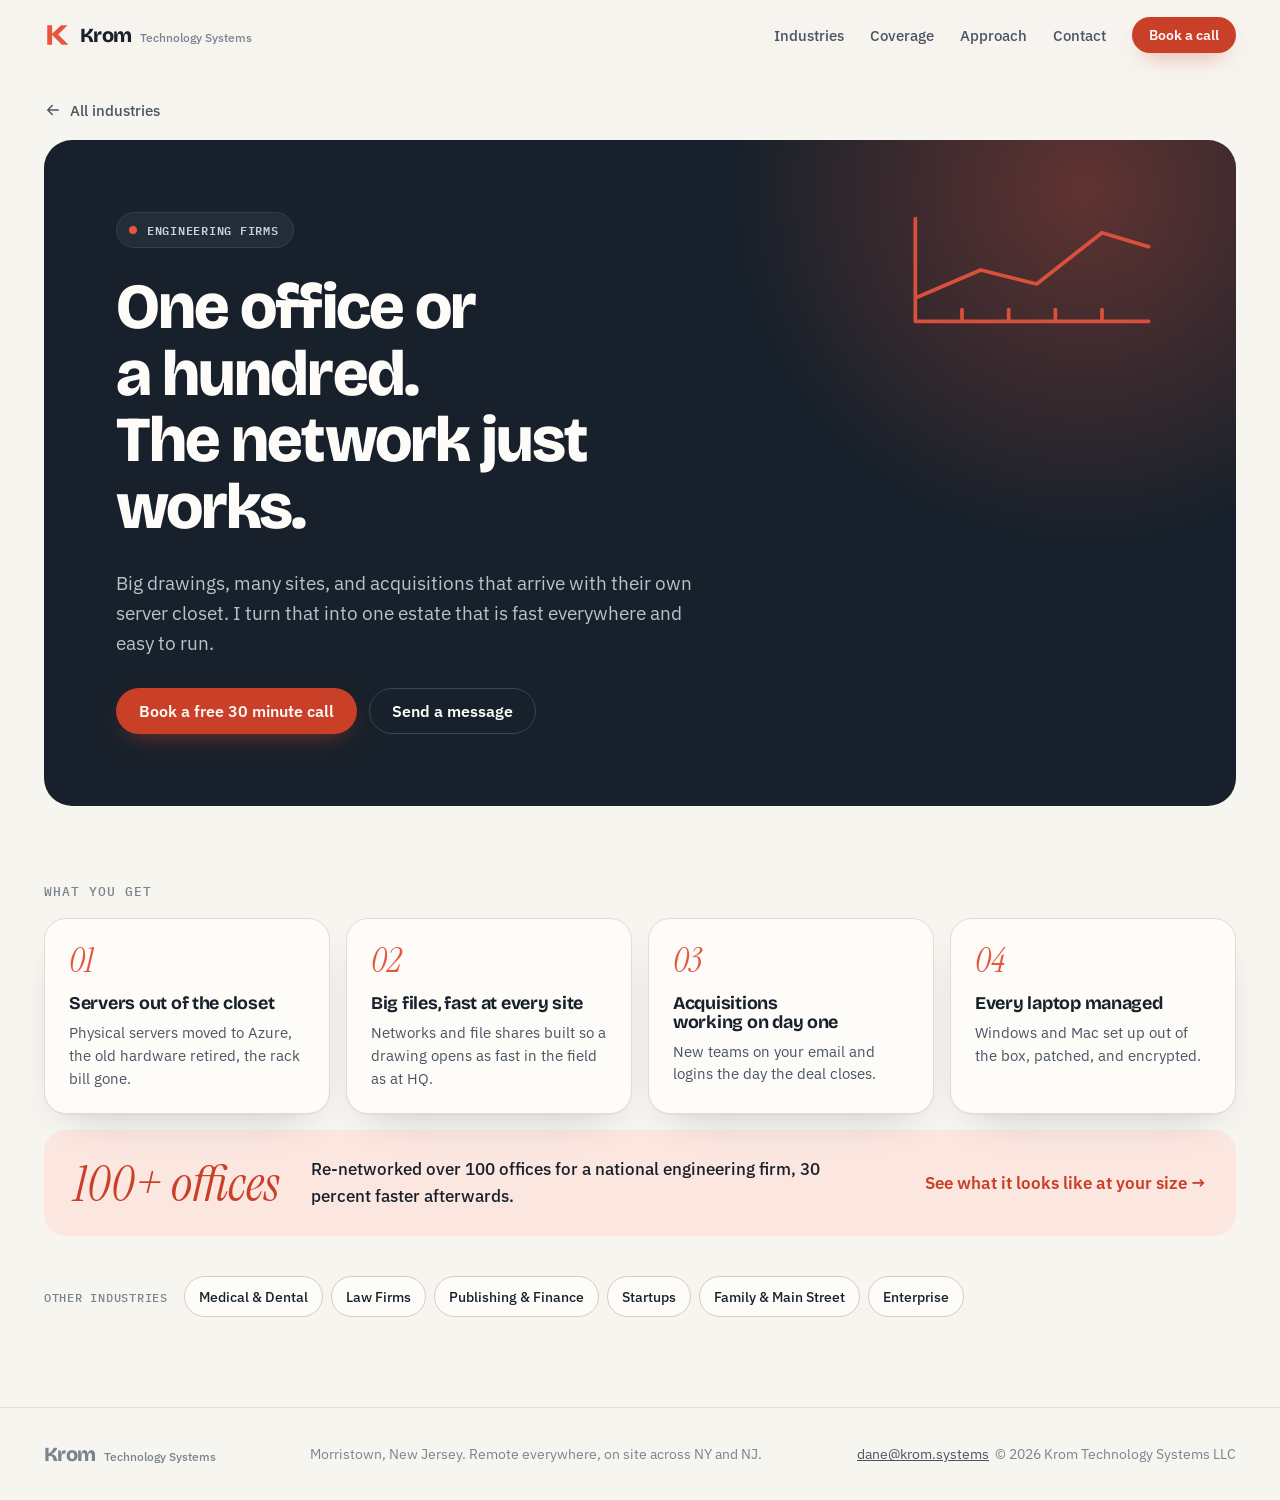
==== engineering.html @ 450423b3 "Redesign: Ink + Signal coral, compact home, industry bento with 7 sector pages and view transitions," ====
<!doctype html>
<html lang="en" class="no-js">
<head>
<meta charset="utf-8">
<meta name="viewport" content="width=device-width, initial-scale=1">
<title>Engineering Firms IT | Krom Technology Systems</title>
<meta name="description" content="One office or a hundred, it just works. IT, security, and backups for engineering firms.">
<meta name="theme-color" content="#F7F5F0">
<link rel="icon" href="assets/favicon.svg" type="image/svg+xml">
<link rel="preconnect" href="https://fonts.googleapis.com">
<link rel="preconnect" href="https://fonts.gstatic.com" crossorigin>
<link href="https://fonts.googleapis.com/css2?family=Bricolage+Grotesque:opsz,wght@12..96,500;12..96,600;12..96,700;12..96,800&family=Instrument+Serif:ital@1&family=IBM+Plex+Sans:wght@400;500;600&family=IBM+Plex+Mono:wght@400;500&display=swap" rel="stylesheet">
<link rel="stylesheet" href="styles.css">
</head>
<body>
<div class="progress" aria-hidden="true"></div>
<a class="skip" href="#main">Skip to content</a>
<header class="nav">
  <div class="wrap nav-row">
    <a class="brand" href="index.html" aria-label="Krom Technology Systems, home">
      <svg class="brand-mark" viewBox="0 0 32 32" aria-hidden="true"><path d="M4 4h6v10.5L21 4h8L17.5 15.5 30 28h-8L10 16v12H4z"/></svg>
      <span class="brand-name">Krom<span class="brand-sub">Technology Systems</span></span>
    </a>
    <nav class="nav-links" aria-label="Main">
      <a href="index.html#industries">Industries</a>
      <a href="index.html#coverage">Coverage</a>
      <a href="index.html#approach">Approach</a>
      <a href="index.html#contact">Contact</a>
      <a class="btn btn-primary btn-small" href="https://calendly.com/krom-systems/30min" target="_blank" rel="noopener">Book a call</a>
    </nav>
  </div>
</header>
<main id="main">

<section class="sector-top">
  <div class="wrap">
    <a class="back" href="index.html#industries"><svg viewBox="0 0 24 24" aria-hidden="true"><path d="M19 12H5M11 6l-6 6 6 6"/></svg>All industries</a>
    <div class="sector-card" style="view-transition-name: sector-engineering">
      <svg class="motif motif-big" viewBox="0 0 120 60" aria-hidden="true"><path d="M10 52 H110 M10 52 V8 M10 42 L38 30 L62 36 L90 14 L110 20 M30 52 V47 M50 52 V47 M70 52 V47 M90 52 V47" pathLength="1"/></svg>
      <p class="eyebrow"><span class="dot"></span>Engineering Firms</p>
      <h1>One office or a hundred.<br>The network just works.</h1>
      <p class="lede">Big drawings, many sites, and acquisitions that arrive with their own server closet. I turn that into one estate that is fast everywhere and easy to run.</p>
      <div class="hero-actions">
        <a class="btn btn-primary" href="https://calendly.com/krom-systems/30min" target="_blank" rel="noopener">Book a free 30 minute call</a>
        <a class="btn btn-ghost" href="index.html?industry=engineering#contact">Send a message</a>
      </div>
    </div>
  </div>
</section>

<section class="section-tight">
  <div class="wrap">
    <h2 class="small-h" data-reveal>What you get</h2>
    <ol class="outcomes">
      <li data-reveal><span class="out-n">01</span><h3>Servers out of the closet</h3><p>Physical servers moved to Azure, the old hardware retired, the rack bill gone.</p></li>
      <li data-reveal><span class="out-n">02</span><h3>Big files, fast at every site</h3><p>Networks and file shares built so a drawing opens as fast in the field as at HQ.</p></li>
      <li data-reveal><span class="out-n">03</span><h3>Acquisitions working on day one</h3><p>New teams on your email and logins the day the deal closes.</p></li>
      <li data-reveal><span class="out-n">04</span><h3>Every laptop managed</h3><p>Windows and Mac set up out of the box, patched, and encrypted.</p></li>
    </ol>
    <div class="proof" data-reveal>
      <span class="proof-stat">100+ offices</span>
      <p>Re-networked over 100 offices for a national engineering firm, 30 percent faster afterwards.</p>
      <a class="link" href="index.html#coverage">See what it looks like at your size <span aria-hidden="true">&rarr;</span></a>
    </div>
    <nav class="others" aria-label="Other industries" data-reveal>
      <span>Other industries</span><a class="chip" href="medical.html">Medical & Dental</a><a class="chip" href="law.html">Law Firms</a><a class="chip" href="finance.html">Publishing & Finance</a><a class="chip" href="startups.html">Startups</a><a class="chip" href="small-business.html">Family & Main Street</a><a class="chip" href="enterprise.html">Enterprise</a>
    </nav>
  </div>
</section>
</main>
<footer class="footer">
  <div class="wrap footer-row">
    <span class="brand-name">Krom<span class="brand-sub">Technology Systems</span></span>
    <p>Morristown, New Jersey. Remote everywhere, on site across NY and NJ.</p>
    <p><a href="mailto:dane@krom.systems">dane@krom.systems</a> &nbsp;&copy; <span data-year>2026</span> Krom Technology Systems LLC</p>
  </div>
</footer>
<script src="main.js"></script>
</body>
</html>
---- styles.css ----
/* Krom Technology Systems, Ink + Signal coral */

:root {
  --bg: #f7f5f0;
  --paper: #fdfcf9;
  --bg-3: #efebe3;
  --line: #e2dcd1;
  --line-2: #d3ccbf;
  --ink: #18212b;
  --ink-2: #4a5562;
  --ink-3: #7a8390;
  --coral: #e8553d;
  --coral-d: #c93f27;
  --blush: #fbe6e0;
  --ok: #2e8a57;

  --display: "Bricolage Grotesque", "Avenir Next", system-ui, sans-serif;
  --serif: "Instrument Serif", Georgia, serif;
  --body: "IBM Plex Sans", "Helvetica Neue", system-ui, sans-serif;
  --mono: "IBM Plex Mono", ui-monospace, Menlo, monospace;

  --wrap: 1200px;
  --gutter: clamp(20px, 4vw, 44px);
  --r: 22px;
  --ease: cubic-bezier(.16, 1, .3, 1);
  --shadow: 0 1px 0 rgba(24,33,43,.04), 0 18px 40px -24px rgba(24,33,43,.28);
  color-scheme: light;
}

/* Native page-to-page morph: tile grows into the sector page */
@media (prefers-reduced-motion: no-preference) {
  @view-transition { navigation: auto; }
  ::view-transition-group(*) { animation-duration: .55s; animation-timing-function: var(--ease); }
}

*, *::before, *::after { box-sizing: border-box; }
html { scroll-behavior: smooth; -webkit-text-size-adjust: 100%; }
body {
  margin: 0; background: var(--bg); color: var(--ink);
  font: 400 17px/1.6 var(--body);
  -webkit-font-smoothing: antialiased;
}
h1, h2, h3 { font-family: var(--display); font-weight: 700; line-height: 1.04; letter-spacing: -.03em; margin: 0 0 .45em; text-wrap: balance; }
h1 { font-size: clamp(2.5rem, 5vw, 4.1rem); font-weight: 800; }
h2 { font-size: clamp(2rem, 4vw, 3.2rem); }
h3 { font-size: 1.2rem; letter-spacing: -.015em; }
p { margin: 0 0 1em; }
a { color: var(--coral-d); }
ul, ol { list-style: none; margin: 0; padding: 0; }
svg { display: block; }
:focus-visible { outline: 2px solid var(--coral); outline-offset: 3px; border-radius: 4px; }
.skip { position: absolute; left: 12px; top: -60px; background: var(--ink); color: var(--paper); padding: 8px 14px; border-radius: 8px; z-index: 100; }
.skip:focus { top: 12px; }
.wrap { width: min(var(--wrap), 100% - 2 * var(--gutter)); margin-inline: auto; }
.accent { font-family: var(--serif); font-style: italic; font-weight: 400; letter-spacing: -.01em; color: var(--coral); }

/* Buttons */
.btn {
  display: inline-flex; align-items: center; justify-content: center; gap: 8px;
  padding: 14px 22px; border-radius: 999px; border: 1.5px solid transparent;
  font: 600 1rem/1 var(--body); text-decoration: none; cursor: pointer;
  transition: transform .25s var(--ease), background-color .2s, border-color .2s, box-shadow .25s var(--ease);
}
.btn:hover { transform: translateY(-2px); }
.btn-primary { background: var(--coral-d); color: #fff8f5; box-shadow: 0 10px 24px -12px rgba(201,63,39,.7); }
.btn-primary:hover { background: var(--coral); box-shadow: 0 14px 28px -12px rgba(232,85,61,.75); }
.btn-ghost { color: var(--ink); border-color: var(--line-2); background: var(--paper); }
.btn-ghost:hover { border-color: var(--ink); }
.btn-small { padding: 10px 16px; font-size: .9rem; }

/* Progress bar */
.progress { position: fixed; inset: 0 0 auto; height: 3px; background: var(--coral); transform: scaleX(0); transform-origin: 0 50%; z-index: 60; pointer-events: none; }
@supports (animation-timeline: scroll()) {
  @media (prefers-reduced-motion: no-preference) { .progress { animation: grow-x linear both; animation-timeline: scroll(root); } }
}
@keyframes grow-x { to { transform: scaleX(1); } }

/* Nav */
.nav { position: sticky; top: 0; z-index: 50; background: color-mix(in srgb, var(--bg) 82%, transparent); backdrop-filter: blur(14px) saturate(1.4); -webkit-backdrop-filter: blur(14px) saturate(1.4); transition: box-shadow .3s var(--ease); }
.nav.is-scrolled { box-shadow: 0 1px 0 var(--line), 0 12px 30px -24px rgba(24,33,43,.4); }
.nav-row { display: flex; align-items: center; justify-content: space-between; height: 70px; }
.brand { display: inline-flex; align-items: center; gap: 10px; color: var(--ink); text-decoration: none; }
.brand-mark { width: 26px; height: 26px; fill: var(--coral); transition: transform .5s var(--ease); }
.brand:hover .brand-mark { transform: rotate(-12deg) scale(1.08); }
.brand-name { font: 800 1.25rem var(--display); letter-spacing: -.03em; display: inline-flex; align-items: baseline; gap: 8px; }
.brand-sub { font: 500 .78rem var(--body); letter-spacing: 0; color: var(--ink-3); }
.nav-links { display: flex; align-items: center; gap: 26px; }
.nav-links > a:not(.btn) { color: var(--ink-2); font-weight: 500; font-size: .95rem; text-decoration: none; position: relative; }
.nav-links > a:not(.btn)::after { content: ""; position: absolute; left: 0; right: 0; bottom: -4px; height: 2px; background: var(--coral); transform: scaleX(0); transform-origin: right; transition: transform .35s var(--ease); }
.nav-links > a:not(.btn):hover { color: var(--ink); }
.nav-links > a:not(.btn):hover::after { transform: scaleX(1); transform-origin: left; }

/* Hero */
.hero { position: relative; overflow: hidden; padding: clamp(40px, 6vw, 80px) 0 clamp(56px, 7vw, 96px); }
.hero::before {
  content: ""; position: absolute; inset: 0; pointer-events: none;
  background-image: radial-gradient(var(--line-2) 1px, transparent 1.3px); background-size: 22px 22px;
  mask-image: radial-gradient(ellipse 55% 70% at 78% 45%, #000 10%, transparent 70%);
  -webkit-mask-image: radial-gradient(ellipse 55% 70% at 78% 45%, #000 10%, transparent 70%);
}
.hero::after {
  content: ""; position: absolute; pointer-events: none; width: 760px; aspect-ratio: 1; right: -220px; top: -260px;
  background: radial-gradient(closest-side, color-mix(in srgb, var(--coral) 22%, transparent), transparent);
  animation: drift 20s ease-in-out infinite alternate;
}
@keyframes drift { to { transform: translate(-90px, 120px) scale(1.15); } }
.hero-grid { position: relative; z-index: 1; display: grid; grid-template-columns: minmax(0, 1.08fr) minmax(0, .92fr); gap: clamp(32px, 5vw, 72px); align-items: center; }
.eyebrow { display: inline-flex; align-items: center; gap: 10px; font: 600 .78rem var(--mono); letter-spacing: .06em; text-transform: uppercase; color: var(--ink-2); background: var(--paper); border: 1px solid var(--line); padding: 7px 14px 7px 12px; border-radius: 999px; margin-bottom: 26px; }
.dot { width: 8px; height: 8px; border-radius: 50%; background: var(--coral); box-shadow: 0 0 0 0 rgba(232,85,61,.5); animation: ping 2.4s var(--ease) infinite; }
@keyframes ping { 70% { box-shadow: 0 0 0 9px rgba(232,85,61,0); } 100% { box-shadow: 0 0 0 0 rgba(232,85,61,0); } }
.hero h1 .accent { position: relative; display: inline-block; font-size: 1.08em; line-height: .95; }
.squiggle { position: absolute; left: 0; right: 0; bottom: -.12em; width: 100%; height: .22em; overflow: visible; }
.squiggle path { fill: none; stroke: var(--coral); stroke-width: 4; stroke-linecap: round; stroke-dasharray: 1; stroke-dashoffset: 1; animation: draw 1.1s .8s var(--ease) forwards; }
@keyframes draw { to { stroke-dashoffset: 0; } }
.lede { font-size: clamp(1.08rem, 1.45vw, 1.28rem); color: var(--ink-2); max-width: 46ch; }
.hero-actions { display: flex; flex-wrap: wrap; gap: 12px; margin: 30px 0 34px; }
.trust { display: flex; flex-wrap: wrap; gap: 10px 30px; color: var(--ink-3); font-size: .92rem; }
.trust b { display: block; font: 800 1.7rem/1.1 var(--display); letter-spacing: -.03em; color: var(--ink); font-variant-numeric: tabular-nums; }

@media (prefers-reduced-motion: no-preference) {
  .hero-copy > * { animation: rise .9s var(--ease) both; }
  .hero-copy > :nth-child(2) { animation-delay: .07s; }
  .hero-copy > :nth-child(3) { animation-delay: .16s; }
  .hero-copy > :nth-child(4) { animation-delay: .24s; }
  .hero-copy > :nth-child(5) { animation-delay: .32s; }
}
@keyframes rise { from { opacity: 0; transform: translateY(20px); } }

/* Hero stage: floating status cards with parallax */
.stage { position: relative; height: 470px; --px: 0; --py: 0; }
.layer { position: absolute; transform: translate3d(calc(var(--px) * var(--z) * 14px), calc(var(--py) * var(--z) * 14px), 0); transition: transform .6s var(--ease); }
.layer:nth-child(1) { left: 0; top: 18px; }
.layer:nth-child(2) { right: 0; top: 150px; }
.layer:nth-child(3) { left: 30px; bottom: 6px; }
.layer:nth-child(4) { right: 36px; top: 40px; }
.hcard {
  width: 300px; background: var(--paper); border: 1px solid var(--line); border-radius: 18px; padding: 18px 20px;
  box-shadow: 0 1px 0 rgba(24,33,43,.04), 0 30px 60px -30px rgba(24,33,43,.35);
  font-size: .9rem;
}
.hc-dlp { width: 330px; }
.hc-head { display: flex; justify-content: space-between; align-items: center; font: 500 .74rem var(--mono); text-transform: uppercase; letter-spacing: .05em; color: var(--ink-3); margin-bottom: 14px; }
.ok { color: var(--ok); }
.bad { color: var(--coral-d); }
.live { display: inline-flex; align-items: center; gap: 6px; color: var(--coral-d); }
.live i { width: 7px; height: 7px; border-radius: 50%; background: var(--coral); animation: blink 1.4s ease-in-out infinite; }
@keyframes blink { 50% { opacity: .25; } }
.ring-row { display: flex; align-items: center; gap: 16px; }
.ring { width: 64px; height: 64px; transform: rotate(-90deg); }
.ring circle { fill: none; stroke-width: 6; }
.ring-bg { stroke: var(--bg-3); }
.ring-fg { stroke: var(--ok); stroke-linecap: round; stroke-dasharray: 100; stroke-dashoffset: 100; animation: fill-ring 2s .6s var(--ease) forwards; }
@keyframes fill-ring { to { stroke-dashoffset: 0; } }
.ring-n { display: block; font: 800 1.8rem/1 var(--display); letter-spacing: -.03em; font-variant-numeric: tabular-nums; }
.ring-row span { color: var(--ink-3); font-size: .85rem; }
.dlp-feed { position: relative; height: 72px; overflow: hidden; }
.dlp-feed li {
  position: absolute; inset: 0; display: flex; align-items: center; gap: 12px;
  padding: 12px 14px; border-radius: 12px; background: var(--blush); color: var(--ink); font-weight: 500;
  opacity: 0; transform: translateY(24px); transition: opacity .5s var(--ease), transform .6s var(--ease);
}
.dlp-feed li::before { content: ""; flex: none; width: 22px; height: 22px; border-radius: 50%; background: var(--coral) url("data:image/svg+xml,%3Csvg xmlns='http://www.w3.org/2000/svg' viewBox='0 0 24 24' fill='none' stroke='white' stroke-width='3' stroke-linecap='round'%3E%3Cpath d='M7 7l10 10M17 7L7 17'/%3E%3C/svg%3E") center/12px no-repeat; }
.dlp-feed li.is-on { opacity: 1; transform: none; }
.dlp-feed li.is-off { opacity: 0; transform: translateY(-24px); }
.no-js .dlp-feed li:first-child { opacity: 1; transform: none; }
.sign-list li { display: flex; justify-content: space-between; padding: 8px 0; border-top: 1px solid var(--line); }
.sign-list li:first-child { border-top: 0; padding-top: 0; }
.sign-list em { font: 500 .78rem var(--mono); font-style: normal; }
.pill { display: inline-flex; align-items: center; gap: 8px; background: var(--ink); color: var(--paper); padding: 9px 15px; border-radius: 999px; font: 500 .8rem var(--mono); box-shadow: 0 16px 30px -16px rgba(24,33,43,.6); }
.pill i { width: 8px; height: 8px; border-radius: 50%; background: #5fd38d; }
@media (prefers-reduced-motion: no-preference) {
  .hcard, .pill { animation: card-in 1s var(--ease) both, float 7s ease-in-out 1s infinite alternate; }
  .layer:nth-child(1) .hcard { animation-delay: .35s, 1.3s; }
  .layer:nth-child(2) .hcard { animation-delay: .5s, 1.5s; animation-duration: 1s, 8s; }
  .layer:nth-child(3) .hcard { animation-delay: .65s, 1.7s; animation-duration: 1s, 6.5s; }
  .layer:nth-child(4) .pill { animation-delay: .85s, 1.9s; animation-duration: 1s, 5.5s; }
  .sign-list li { animation: rise .6s var(--ease) both; }
  .sign-list li:nth-child(1) { animation-delay: 1.1s; }
  .sign-list li:nth-child(2) { animation-delay: 1.4s; }
  .sign-list li:nth-child(3) { animation-delay: 1.7s; }
}
@keyframes card-in { from { opacity: 0; transform: translateY(30px) scale(.96); } }
@keyframes float { to { transform: translateY(-10px); } }

/* Sections */
.section { padding: clamp(64px, 8vw, 110px) 0; }
.section-head { margin-bottom: clamp(30px, 4vw, 48px); }
.section-head.split { display: flex; justify-content: space-between; align-items: end; gap: 32px; flex-wrap: wrap; }
.section-head.split h2 { margin: 0; }
.section-head.split p { margin: 0; max-width: 38ch; color: var(--ink-2); }

/* Industry bento */
.bento { display: grid; grid-template-columns: repeat(4, minmax(0, 1fr)); grid-auto-rows: 230px; gap: 16px; }
.tile {
  position: relative; isolation: isolate; overflow: hidden;
  display: flex; flex-direction: column; justify-content: space-between;
  padding: 24px; border-radius: var(--r); background: var(--paper); border: 1px solid var(--line);
  color: var(--ink); text-decoration: none; box-shadow: var(--shadow);
  transition: transform .5s var(--ease), box-shadow .5s var(--ease), border-color .3s;
}
.tile::before {
  content: ""; position: absolute; inset: 0; z-index: -1; pointer-events: none;
  background: radial-gradient(360px circle at var(--mx, 70%) var(--my, 20%), var(--blush), transparent 70%);
  opacity: 0; transition: opacity .4s var(--ease);
}
.tile:hover { transform: translateY(-6px); border-color: color-mix(in srgb, var(--coral) 35%, var(--line)); box-shadow: 0 30px 50px -30px rgba(201,63,39,.45); }
.tile:hover::before { opacity: 1; }
.tile-wide { grid-column: span 2; background: var(--ink); color: var(--paper); border-color: var(--ink); }
.tile-wide::before { background: radial-gradient(420px circle at var(--mx, 70%) var(--my, 20%), rgba(232,85,61,.35), transparent 70%); }
.tile-wide .tile-hook { color: #b9c2cc; }
.tile-wide .tile-name { font-size: clamp(1.8rem, 3vw, 2.4rem); }
.tile-text { display: grid; gap: 6px; max-width: 30ch; }
.tile-name { font: 700 1.45rem/1.05 var(--display); letter-spacing: -.03em; }
.tile-hook { color: var(--ink-2); font-size: .95rem; line-height: 1.45; }
.tile-go { position: absolute; right: 20px; bottom: 20px; width: 40px; height: 40px; border-radius: 50%; display: grid; place-items: center; border: 1px solid var(--line-2); transition: background-color .3s, border-color .3s, transform .5s var(--ease); }
.tile-wide .tile-go { border-color: #3a4552; }
.tile-go svg { width: 18px; height: 18px; fill: none; stroke: currentColor; stroke-width: 2; stroke-linecap: round; stroke-linejoin: round; transition: transform .4s var(--ease); }
.tile:hover .tile-go { background: var(--coral); border-color: var(--coral); color: #fff; transform: rotate(-45deg); }
.tile .tile-text { padding-right: 44px; }
.motif { width: 120px; height: 60px; overflow: visible; }
.motif path { fill: none; stroke: var(--coral); stroke-width: 2.2; stroke-linecap: round; stroke-linejoin: round; stroke-dasharray: 1; stroke-dashoffset: 0; }
@media (prefers-reduced-motion: no-preference) {
  .tile[data-reveal]:not(.is-in) .motif path { stroke-dashoffset: 1; }
  .tile.is-in .motif path { transition: stroke-dashoffset 1.4s .25s var(--ease); }
  .tile:hover .motif path { animation: redraw 1.2s var(--ease); }
  .motif-big path { stroke-dashoffset: 1; animation: draw 1.6s .4s var(--ease) forwards; }
}
@keyframes redraw { 0% { stroke-dashoffset: 1; } 100% { stroke-dashoffset: 0; } }

/* Coverage band */
.band { background: var(--ink); color: var(--paper); position: relative; overflow: hidden; }
.band::before { content: ""; position: absolute; width: 640px; aspect-ratio: 1; left: -240px; bottom: -340px; background: radial-gradient(closest-side, rgba(232,85,61,.28), transparent); pointer-events: none; }
.coverage { position: relative; display: grid; grid-template-columns: minmax(0, 4fr) minmax(0, 7fr); gap: clamp(32px, 5vw, 72px); align-items: start; }
.coverage-head p { color: #b9c2cc; max-width: 36ch; }
.sizer { position: relative; display: grid; grid-template-columns: repeat(3, 1fr); padding: 5px; margin-top: 28px; border-radius: 16px; background: #222d39; border: 1px solid #323e4b; }
.sizer::before { content: ""; position: absolute; top: 5px; bottom: 5px; left: 5px; width: calc((100% - 10px) / 3); background: var(--coral); border-radius: 12px; transform: translateX(calc(var(--i, 0) * 100%)); transition: transform .55s var(--ease); }
.sizer button { position: relative; z-index: 1; border: 0; background: none; cursor: pointer; padding: 11px 6px; display: grid; gap: 1px; font: 700 1rem var(--display); color: #b9c2cc; transition: color .3s; }
.sizer button span { font: 400 .76rem var(--mono); opacity: .8; }
.sizer button[aria-pressed="true"] { color: #fff; }
.pillars { display: grid; grid-template-columns: repeat(2, minmax(0, 1fr)); gap: 14px; }
.pillar { background: #202b37; border: 1px solid #2f3b48; border-radius: 18px; padding: 22px; transition: border-color .3s, transform .4s var(--ease); }
.pillar:hover { border-color: #4a5868; transform: translateY(-3px); }
.pillar-n { font: 500 .78rem var(--mono); color: var(--coral); }
.pillar h3 { margin: 8px 0 12px; font-size: 1.15rem; }
.pillar p { color: #b9c2cc; font-size: .95rem; line-height: 1.5; margin: 0; }
.meter { display: flex; gap: 5px; margin-bottom: 14px; }
.meter i { flex: 1; height: 4px; border-radius: 2px; background: #33404e; position: relative; overflow: hidden; }
.meter i::after { content: ""; position: absolute; inset: 0; background: var(--coral); transform: scaleX(0); transform-origin: left; transition: transform .6s var(--ease); }
.meter i:nth-child(2)::after { transition-delay: .08s; }
.meter i:nth-child(3)::after { transition-delay: .16s; }
[data-show="small"] .meter i:nth-child(1)::after,
[data-show="growing"] .meter i:nth-child(-n+2)::after,
[data-show="enterprise"] .meter i::after { transform: scaleX(1); }
.pillars:not([data-show="small"]) [data-t="small"],
.pillars:not([data-show="growing"]) [data-t="growing"],
.pillars:not([data-show="enterprise"]) [data-t="enterprise"] { display: none; }
@media (prefers-reduced-motion: no-preference) { .pillar [data-t] { animation: rise .5s var(--ease) both; animation-delay: var(--d, 0ms); } }

/* Steps */
.steps { display: grid; grid-template-columns: repeat(3, minmax(0, 1fr)); gap: 16px; counter-reset: s; }
.steps li { position: relative; padding: 28px 26px 26px; background: var(--paper); border: 1px solid var(--line); border-radius: var(--r); box-shadow: var(--shadow); }
.steps li::after { content: ""; position: absolute; left: 26px; right: 26px; top: 0; height: 3px; border-radius: 0 0 3px 3px; background: var(--coral); transform: scaleX(0); transform-origin: left; transition: transform 1s .3s var(--ease); }
.steps li.is-in::after, .no-js .steps li::after { transform: scaleX(1); }
.step-n { font: italic 400 3rem/1 var(--serif); color: var(--coral); display: block; margin-bottom: 14px; }
.steps p { color: var(--ink-2); margin: 0; }

/* Contact */
.band-soft { background: linear-gradient(180deg, var(--bg), var(--blush) 140%); }
.contact { display: grid; grid-template-columns: minmax(0, 5fr) minmax(0, 7fr); gap: clamp(32px, 5vw, 72px); align-items: start; }
.mono { display: grid; place-items: center; width: 72px; height: 72px; border-radius: 50%; background: var(--ink); color: var(--paper); font: italic 400 2rem var(--serif); margin-bottom: 22px; box-shadow: 0 0 0 6px var(--paper), 0 0 0 7px var(--line); }
.about p { color: var(--ink-2); font-size: 1.05rem; }
.facts { display: flex; flex-wrap: wrap; gap: 8px; margin-top: 20px; }
.facts li { font-size: .86rem; padding: 6px 12px; border-radius: 999px; background: var(--paper); border: 1px solid var(--line); color: var(--ink-2); }
.form { display: grid; gap: 14px; background: var(--paper); border: 1px solid var(--line); border-radius: var(--r); padding: clamp(22px, 3vw, 34px); box-shadow: var(--shadow); }
.form h3 { font-size: 1.4rem; margin: 0 0 4px; }
.field-row { display: grid; grid-template-columns: 1fr 1fr; gap: 14px; }
.form label { display: grid; gap: 6px; font-size: .86rem; font-weight: 500; color: var(--ink-2); }
.form input, .form select, .form textarea { font: inherit; font-size: 1rem; color: var(--ink); background: var(--bg); border: 1px solid var(--line); border-radius: 12px; padding: 12px 14px; width: 100%; transition: border-color .2s, box-shadow .2s, background-color .2s; }
.form input:focus, .form select:focus, .form textarea:focus { outline: none; background: #fff; border-color: var(--coral); box-shadow: 0 0 0 4px color-mix(in srgb, var(--coral) 18%, transparent); }
.form input:user-invalid, .form select:user-invalid { border-color: var(--coral-d); }
.form textarea { resize: vertical; min-height: 104px; }
.hp { position: absolute; left: -9999px; width: 1px; height: 1px; opacity: 0; }
.form-actions { display: flex; align-items: center; gap: 16px; flex-wrap: wrap; }
.form-status { margin: 0; font-size: .92rem; color: var(--ink-2); }
.form-status.is-ok { color: var(--ok); }
.form-status.is-err { color: var(--coral-d); }
.form-alt { margin: 0; font-size: .88rem; color: var(--ink-3); }

/* Footer */
.footer { padding: 34px 0; border-top: 1px solid var(--line); font-size: .9rem; color: var(--ink-3); }
.footer-row { display: flex; justify-content: space-between; align-items: center; gap: 16px 32px; flex-wrap: wrap; }
.footer p { margin: 0; }
.footer a { color: var(--ink-2); }

/* Sector pages */
.sector-top { padding: 28px 0 0; }
.back { display: inline-flex; align-items: center; gap: 8px; color: var(--ink-2); text-decoration: none; font-weight: 500; font-size: .95rem; margin-bottom: 18px; }
.back svg { width: 18px; height: 18px; fill: none; stroke: currentColor; stroke-width: 2; stroke-linecap: round; stroke-linejoin: round; transition: transform .3s var(--ease); }
.back:hover { color: var(--ink); }
.back:hover svg { transform: translateX(-4px); }
.sector-card { position: relative; overflow: hidden; isolation: isolate; background: var(--ink); color: var(--paper); border-radius: 28px; padding: clamp(32px, 6vw, 72px); }
.sector-card::before { content: ""; position: absolute; z-index: -1; width: 700px; aspect-ratio: 1; right: -200px; top: -300px; background: radial-gradient(closest-side, rgba(232,85,61,.35), transparent); animation: drift 18s ease-in-out infinite alternate; }
.sector-card .eyebrow { background: #222d39; border-color: #323e4b; color: #c9d0d8; }
.sector-card h1 { max-width: 16ch; }
.sector-card .lede { color: #b9c2cc; max-width: 54ch; }
.sector-card .btn-ghost { background: transparent; color: var(--paper); border-color: #3a4552; }
.sector-card .btn-ghost:hover { border-color: var(--paper); }
.sector-card .hero-actions { margin-bottom: 0; }
.motif-big { position: absolute; right: clamp(24px, 5vw, 64px); top: clamp(28px, 5vw, 60px); width: clamp(140px, 22vw, 280px); height: auto; opacity: .9; }
.motif-big path { stroke-width: 1.6; }
@media (prefers-reduced-motion: no-preference) {
  .sector-card > :not(.motif) { animation: rise .8s var(--ease) both; }
  .sector-card > :nth-child(3) { animation-delay: .08s; }
  .sector-card > :nth-child(4) { animation-delay: .16s; }
  .sector-card > :nth-child(5) { animation-delay: .24s; }
}
.section-tight { padding: clamp(48px, 6vw, 80px) 0 clamp(56px, 7vw, 96px); }
.small-h { font: 500 .8rem var(--mono); letter-spacing: .08em; text-transform: uppercase; color: var(--ink-3); margin-bottom: 18px; }
.outcomes { display: grid; grid-template-columns: repeat(4, minmax(0, 1fr)); gap: 16px; }
.outcomes li { padding: 24px; background: var(--paper); border: 1px solid var(--line); border-radius: var(--r); box-shadow: var(--shadow); transition: transform .4s var(--ease), border-color .3s; }
.outcomes li:hover { transform: translateY(-4px); border-color: color-mix(in srgb, var(--coral) 35%, var(--line)); }
.out-n { font: italic 400 2.2rem/1 var(--serif); color: var(--coral); display: block; margin-bottom: 16px; }
.outcomes h3 { font-size: 1.12rem; }
.outcomes p { color: var(--ink-2); font-size: .95rem; margin: 0; line-height: 1.5; }
.proof { display: grid; grid-template-columns: auto 1fr auto; align-items: center; gap: 12px 32px; margin-top: 16px; padding: 26px 30px; border-radius: var(--r); background: var(--blush); }
.proof-stat { font: italic 400 clamp(2.4rem, 4vw, 3.4rem)/1 var(--serif); color: var(--coral-d); white-space: nowrap; }
.proof p { margin: 0; font-size: 1.05rem; font-weight: 500; max-width: 52ch; }
.link { font-weight: 600; text-decoration: none; white-space: nowrap; }
.link span { display: inline-block; transition: transform .3s var(--ease); }
.link:hover span { transform: translateX(4px); }
.others { display: flex; flex-wrap: wrap; align-items: center; gap: 8px; margin-top: 40px; }
.others > span { font: 500 .78rem var(--mono); text-transform: uppercase; letter-spacing: .06em; color: var(--ink-3); margin-right: 8px; }
.chip { padding: 8px 14px; border-radius: 999px; border: 1px solid var(--line-2); background: var(--paper); color: var(--ink); text-decoration: none; font-size: .9rem; font-weight: 500; transition: background-color .2s, color .2s, border-color .2s, transform .3s var(--ease); }
.chip:hover { background: var(--ink); border-color: var(--ink); color: var(--paper); transform: translateY(-2px); }

/* Scroll reveal */
@media (prefers-reduced-motion: no-preference) {
  html:not(.no-js) [data-reveal] { opacity: 0; transform: translateY(28px); transition: opacity .9s var(--ease), transform .9s var(--ease); transition-delay: var(--d, 0ms); }
  html:not(.no-js) [data-reveal].is-in { opacity: 1; transform: none; }
  html:not(.no-js) .tile[data-reveal].is-in { transition: opacity .9s var(--ease) var(--d, 0ms), transform .5s var(--ease), box-shadow .5s var(--ease), border-color .3s; }
}

/* Responsive */
@media (max-width: 1020px) {
  .hero-grid, .coverage, .contact { grid-template-columns: 1fr; }
  .stage { max-width: 560px; height: 440px; }
  .bento { grid-template-columns: repeat(2, minmax(0, 1fr)); }
  .outcomes { grid-template-columns: repeat(2, minmax(0, 1fr)); }
  .proof { grid-template-columns: 1fr; }
}
@media (max-width: 720px) {
  .nav-links > a:not(.btn) { display: none; }
  .brand-sub { display: none; }
  .steps, .field-row { grid-template-columns: 1fr; }
  .stage { height: auto; display: grid; gap: 12px; }
  .layer { position: static; transform: none; }
  .layer:nth-child(4) { display: none; }
  .hcard, .hc-dlp { width: 100%; }
  .motif-big { opacity: .25; }
}
@media (max-width: 560px) {
  body { font-size: 16px; }
  .bento { grid-auto-rows: auto; gap: 10px; }
  .tile { min-height: 168px; padding: 18px; }
  .tile:not(.tile-wide) .tile-hook, .tile:not(.tile-wide) .tile-go { display: none; }
  .tile .tile-text { padding-right: 0; }
  .tile-name { font-size: 1.15rem; }
  .motif { width: 84px; height: 42px; }
  .pillars, .outcomes { grid-template-columns: 1fr; }
  .hero-actions .btn { width: 100%; }
}
@media (prefers-reduced-motion: reduce) {
  html { scroll-behavior: auto; }
  *, *::before, *::after { animation-duration: .01ms !important; animation-delay: 0s !important; animation-iteration-count: 1 !important; transition-duration: .01ms !important; }
}
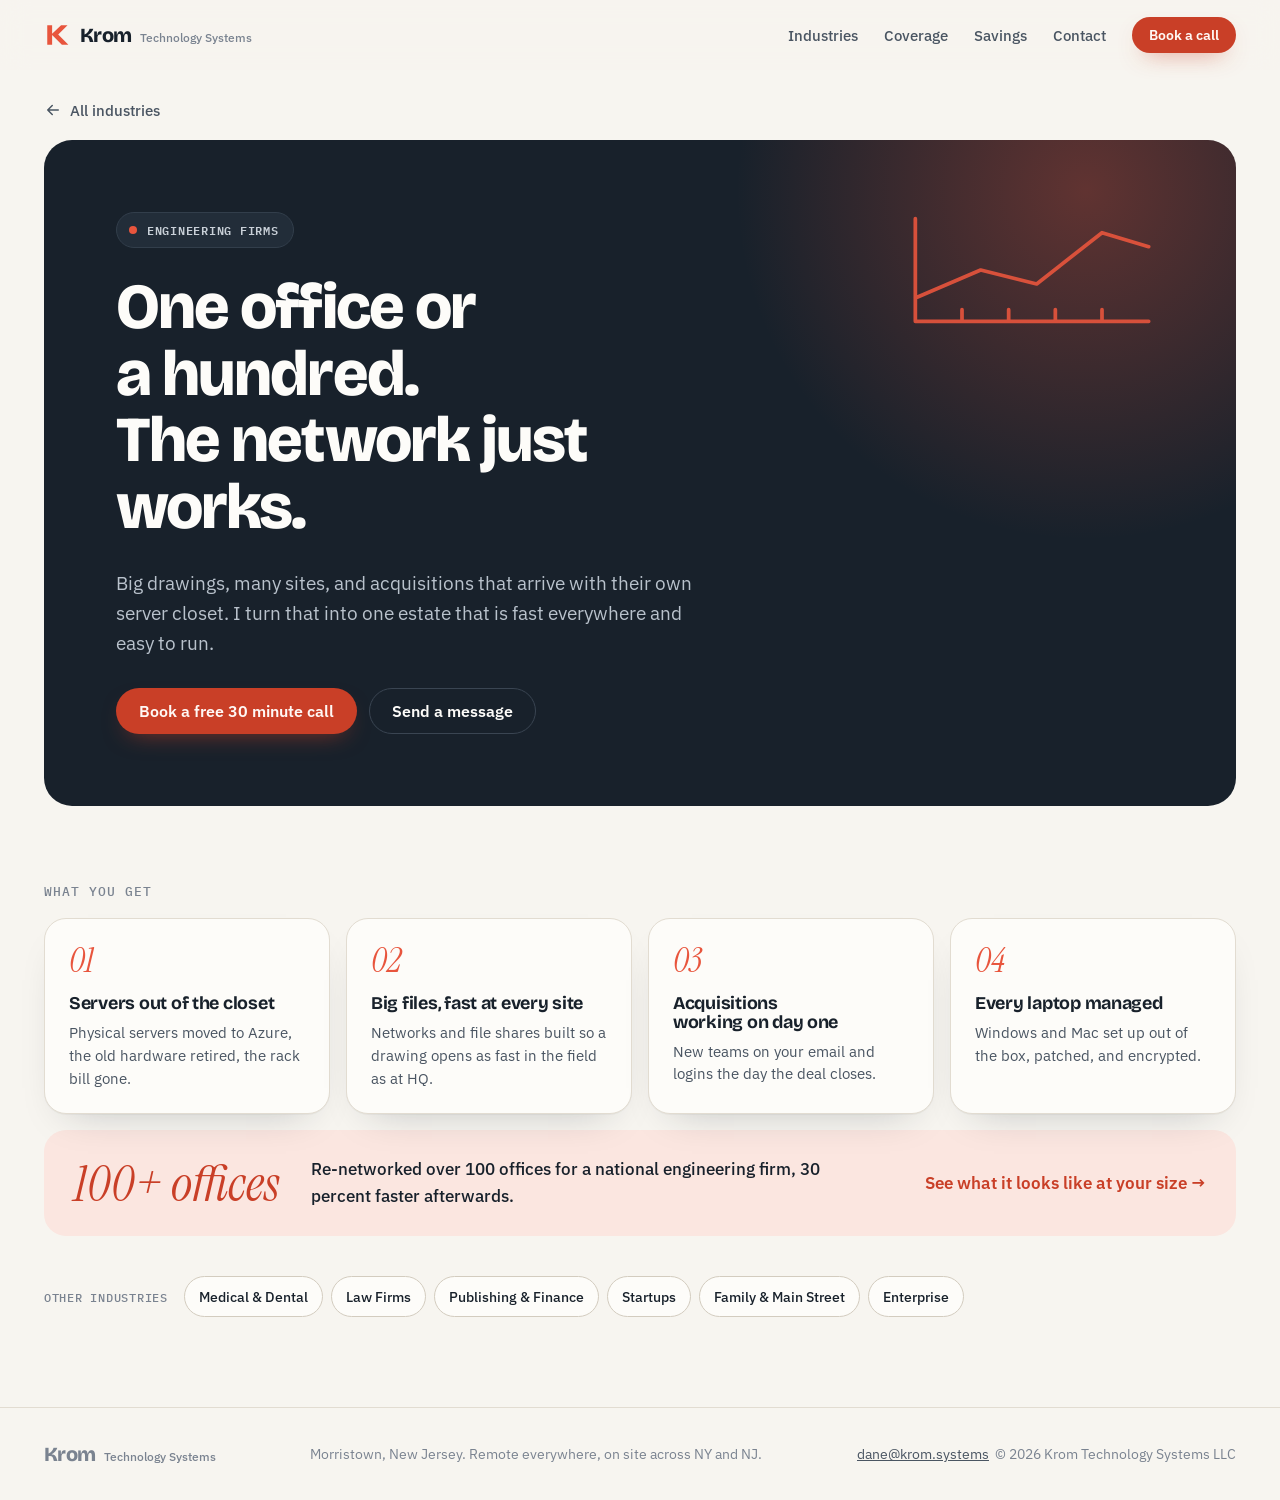
==== commit f60e1381: "Hooks: rotating headline, savings calculator, flowing hero wires, floating dark panel Co-Authored-By" ====
--- a/engineering.html
+++ b/engineering.html
@@ -24,7 +24,7 @@
     <nav class="nav-links" aria-label="Main">
       <a href="index.html#industries">Industries</a>
       <a href="index.html#coverage">Coverage</a>
-      <a href="index.html#approach">Approach</a>
+      <a href="index.html#savings">Savings</a>
       <a href="index.html#contact">Contact</a>
       <a class="btn btn-primary btn-small" href="https://calendly.com/krom-systems/30min" target="_blank" rel="noopener">Book a call</a>
     </nav>
--- a/styles.css
+++ b/styles.css
@@ -114,8 +114,11 @@
 @keyframes draw { to { stroke-dashoffset: 0; } }
 .lede { font-size: clamp(1.08rem, 1.45vw, 1.28rem); color: var(--ink-2); max-width: 46ch; }
 .hero-actions { display: flex; flex-wrap: wrap; gap: 12px; margin: 30px 0 34px; }
-.trust { display: flex; flex-wrap: wrap; gap: 10px 30px; color: var(--ink-3); font-size: .92rem; }
-.trust b { display: block; font: 800 1.7rem/1.1 var(--display); letter-spacing: -.03em; color: var(--ink); font-variant-numeric: tabular-nums; }
+.trust-label { font: 500 .74rem var(--mono); letter-spacing: .06em; text-transform: uppercase; color: var(--ink-3); margin: 0 0 12px; }
+.trust { display: grid; grid-template-columns: repeat(3, minmax(0, 1fr)); gap: 24px; max-width: 600px; color: var(--ink-2); font-size: .88rem; line-height: 1.4; }
+.trust li { border-left: 2px solid var(--coral); padding-left: 14px; }
+.trust b { display: block; font: 800 2.1rem/1.05 var(--display); letter-spacing: -.035em; color: var(--ink); font-variant-numeric: tabular-nums; margin-bottom: 4px; }
+@media (max-width: 560px) { .trust { grid-template-columns: 1fr; gap: 14px; } .trust b { font-size: 1.8rem; } }
 
 @media (prefers-reduced-motion: no-preference) {
   .hero-copy > * { animation: rise .9s var(--ease) both; }
@@ -129,10 +132,10 @@
 /* Hero stage: floating status cards with parallax */
 .stage { position: relative; height: 470px; --px: 0; --py: 0; }
 .layer { position: absolute; transform: translate3d(calc(var(--px) * var(--z) * 14px), calc(var(--py) * var(--z) * 14px), 0); transition: transform .6s var(--ease); }
-.layer:nth-child(1) { left: 0; top: 18px; }
-.layer:nth-child(2) { right: 0; top: 150px; }
-.layer:nth-child(3) { left: 30px; bottom: 6px; }
-.layer:nth-child(4) { right: 36px; top: 40px; }
+.layer:nth-of-type(1) { left: 0; top: 18px; }
+.layer:nth-of-type(2) { right: 0; top: 150px; }
+.layer:nth-of-type(3) { left: 30px; bottom: 6px; }
+.layer:nth-of-type(4) { right: 36px; top: 40px; }
 .hcard {
   width: 300px; background: var(--paper); border: 1px solid var(--line); border-radius: 18px; padding: 18px 20px;
   box-shadow: 0 1px 0 rgba(24,33,43,.04), 0 30px 60px -30px rgba(24,33,43,.35);
@@ -170,10 +173,10 @@
 .pill i { width: 8px; height: 8px; border-radius: 50%; background: #5fd38d; }
 @media (prefers-reduced-motion: no-preference) {
   .hcard, .pill { animation: card-in 1s var(--ease) both, float 7s ease-in-out 1s infinite alternate; }
-  .layer:nth-child(1) .hcard { animation-delay: .35s, 1.3s; }
-  .layer:nth-child(2) .hcard { animation-delay: .5s, 1.5s; animation-duration: 1s, 8s; }
-  .layer:nth-child(3) .hcard { animation-delay: .65s, 1.7s; animation-duration: 1s, 6.5s; }
-  .layer:nth-child(4) .pill { animation-delay: .85s, 1.9s; animation-duration: 1s, 5.5s; }
+  .layer:nth-of-type(1) .hcard { animation-delay: .35s, 1.3s; }
+  .layer:nth-of-type(2) .hcard { animation-delay: .5s, 1.5s; animation-duration: 1s, 8s; }
+  .layer:nth-of-type(3) .hcard { animation-delay: .65s, 1.7s; animation-duration: 1s, 6.5s; }
+  .layer:nth-of-type(4) .pill { animation-delay: .85s, 1.9s; animation-duration: 1s, 5.5s; }
   .sign-list li { animation: rise .6s var(--ease) both; }
   .sign-list li:nth-child(1) { animation-delay: 1.1s; }
   .sign-list li:nth-child(2) { animation-delay: 1.4s; }
@@ -354,7 +357,7 @@
   .steps, .field-row { grid-template-columns: 1fr; }
   .stage { height: auto; display: grid; gap: 12px; }
   .layer { position: static; transform: none; }
-  .layer:nth-child(4) { display: none; }
+  .layer:nth-of-type(4) { display: none; }
   .hcard, .hc-dlp { width: 100%; }
   .motif-big { opacity: .25; }
 }
@@ -373,3 +376,56 @@
   html { scroll-behavior: auto; }
   *, *::before, *::after { animation-duration: .01ms !important; animation-delay: 0s !important; animation-iteration-count: 1 !important; transition-duration: .01ms !important; }
 }
+
+/* ===== Hooks: rotator, wires, savings calculator, floating band ===== */
+.sr { position: absolute; width: 1px; height: 1px; overflow: hidden; clip: rect(0 0 0 0); white-space: nowrap; }
+.rotator { display: inline-block; }
+.rotator.is-out { animation: word-out .35s var(--ease) forwards; }
+.rotator.is-in { animation: word-in .55s var(--ease) both; }
+@keyframes word-out { to { opacity: 0; transform: translateY(-.45em) rotate(-3deg); filter: blur(4px); } }
+@keyframes word-in { from { opacity: 0; transform: translateY(.5em) rotate(3deg); filter: blur(4px); } }
+.squiggle.is-redraw path { animation: none; stroke-dashoffset: 1; }
+
+/* Flowing wires behind the hero cards */
+.wires { position: absolute; inset: 0; width: 100%; height: 100%; overflow: visible; pointer-events: none; }
+.wires path { fill: none; stroke: var(--coral); stroke-width: 1.5; stroke-linecap: round; stroke-dasharray: 2 8; opacity: .55; }
+@media (prefers-reduced-motion: no-preference) {
+  .wires path { animation: flow 1.6s linear infinite; }
+  .wires path:nth-child(2) { animation-duration: 2.1s; }
+  .wires path:nth-child(3) { animation-duration: 1.3s; animation-direction: reverse; }
+  .wires path:nth-child(4) { animation-duration: 2.6s; }
+}
+@keyframes flow { to { stroke-dashoffset: -20; } }
+
+/* Floating dark panel instead of an edge-to-edge band */
+.band { margin-inline: clamp(8px, 1.6vw, 22px); border-radius: clamp(26px, 4vw, 48px); }
+
+/* Savings calculator */
+.section-tight#savings { padding-top: 0; }
+.calc {
+  position: relative; overflow: hidden; isolation: isolate;
+  display: grid; grid-template-columns: minmax(0, 1fr) minmax(0, 1fr); gap: clamp(28px, 5vw, 64px); align-items: center;
+  padding: clamp(28px, 5vw, 56px); border-radius: 32px; background: var(--paper); border: 1px solid var(--line); box-shadow: var(--shadow);
+}
+.calc::before { content: ""; position: absolute; z-index: -1; width: 520px; aspect-ratio: 1; left: -200px; bottom: -300px; background: radial-gradient(closest-side, var(--blush), transparent); }
+.calc-copy p:last-child { color: var(--ink-2); max-width: 44ch; }
+.calc-ui { display: grid; gap: 20px; }
+.calc-ui label { display: grid; gap: 10px; font-weight: 500; color: var(--ink-2); font-size: .95rem; }
+.calc-ui label > span { display: flex; justify-content: space-between; }
+.calc-ui output { font: 700 1.05rem var(--display); color: var(--ink); font-variant-numeric: tabular-nums; }
+.calc-ui input[type="range"] {
+  -webkit-appearance: none; appearance: none; width: 100%; height: 6px; border-radius: 3px; margin: 6px 0; cursor: pointer;
+  background: linear-gradient(var(--coral), var(--coral)) 0 / var(--fill, 50%) 100% no-repeat, var(--bg-3);
+}
+.calc-ui input[type="range"]::-webkit-slider-thumb { -webkit-appearance: none; width: 24px; height: 24px; border-radius: 50%; background: var(--paper); border: 2px solid var(--coral); box-shadow: 0 4px 12px -4px rgba(201,63,39,.6); transition: transform .2s var(--ease); }
+.calc-ui input[type="range"]::-moz-range-thumb { width: 22px; height: 22px; border-radius: 50%; background: var(--paper); border: 2px solid var(--coral); }
+.calc-ui input[type="range"]:active::-webkit-slider-thumb { transform: scale(1.2); }
+.calc-out { display: grid; gap: 4px; padding: 18px 22px; border-radius: 18px; background: var(--ink); color: var(--paper); }
+.calc-n { font: 800 clamp(2.4rem, 5vw, 3.6rem)/1 var(--display); letter-spacing: -.04em; color: #ff8a73; font-variant-numeric: tabular-nums; }
+.calc-n.is-bump { animation: bump .4s var(--ease); }
+@keyframes bump { 40% { transform: scale(1.04); } }
+.calc-l { color: #b9c2cc; font-size: .92rem; }
+.calc-ui .btn { justify-self: start; }
+
+@media (max-width: 1020px) { .calc { grid-template-columns: 1fr; } }
+@media (max-width: 720px) { .wires { display: none; } }
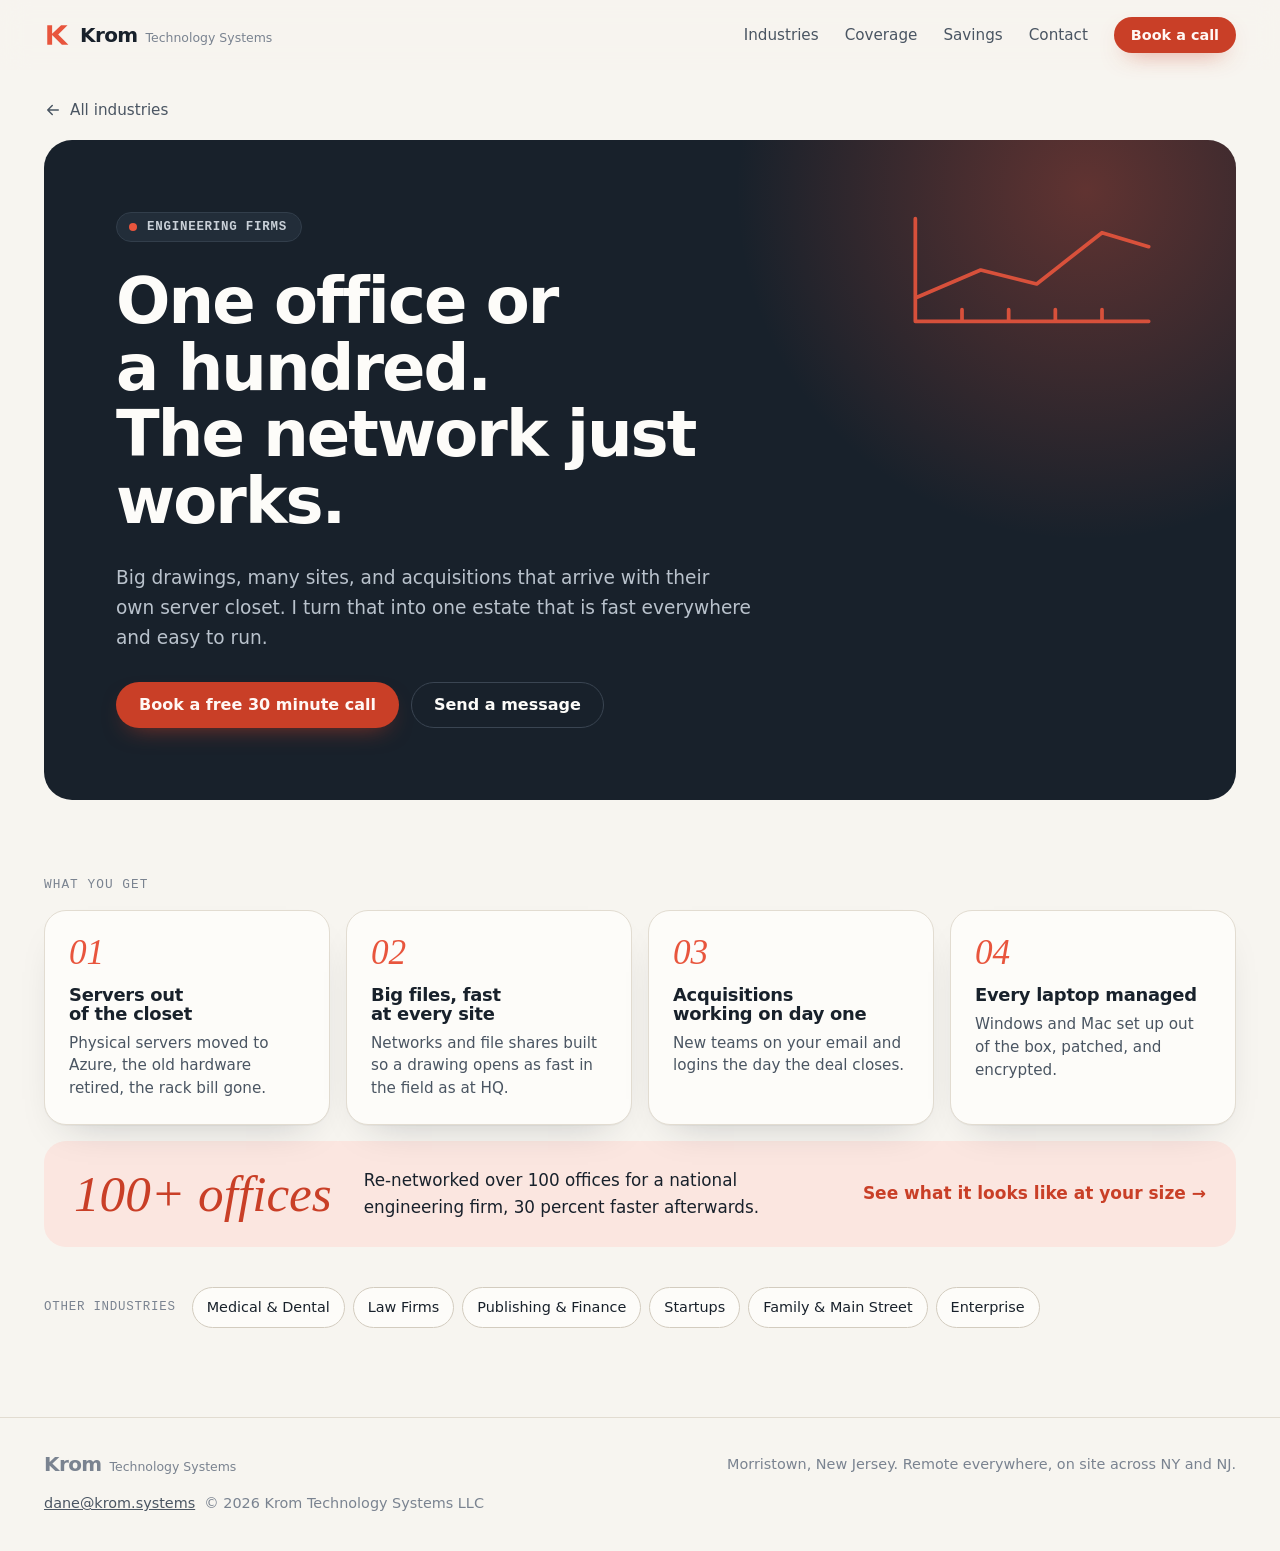
==== commit 2b5cf465: "Granular licence calculator, form bot checks, CSP, email obfuscation, robots.txt Co-Authored-By: Cla" ====
--- a/engineering.html
+++ b/engineering.html
@@ -6,6 +6,8 @@
 <title>Engineering Firms IT | Krom Technology Systems</title>
 <meta name="description" content="One office or a hundred, it just works. IT, security, and backups for engineering firms.">
 <meta name="theme-color" content="#F7F5F0">
+<meta http-equiv="Content-Security-Policy" content="default-src 'self'; script-src 'self'; style-src 'self' 'unsafe-inline' https://fonts.googleapis.com; font-src https://fonts.gstatic.com; img-src 'self' data:; connect-src https://formspree.io; form-action https://formspree.io; base-uri 'self'; object-src 'none'">
+<meta name="referrer" content="strict-origin-when-cross-origin">
 <link rel="icon" href="assets/favicon.svg" type="image/svg+xml">
 <link rel="preconnect" href="https://fonts.googleapis.com">
 <link rel="preconnect" href="https://fonts.gstatic.com" crossorigin>
@@ -72,7 +74,7 @@
   <div class="wrap footer-row">
     <span class="brand-name">Krom<span class="brand-sub">Technology Systems</span></span>
     <p>Morristown, New Jersey. Remote everywhere, on site across NY and NJ.</p>
-    <p><a href="mailto:dane@krom.systems">dane@krom.systems</a> &nbsp;&copy; <span data-year>2026</span> Krom Technology Systems LLC</p>
+    <p><a class="js-mail" data-u="dane" data-d="krom.systems" href="#contact">dane [at] krom.systems</a> &nbsp;&copy; <span data-year>2026</span> Krom Technology Systems LLC</p>
   </div>
 </footer>
 <script src="main.js"></script>
--- a/styles.css
+++ b/styles.css
@@ -429,3 +429,39 @@
 
 @media (max-width: 1020px) { .calc { grid-template-columns: 1fr; } }
 @media (max-width: 720px) { .wires { display: none; } }
+
+/* Calculator, licence rows */
+.calc { align-items: start; }
+.calc-rows { display: grid; gap: 10px; }
+.calc-row { display: grid; grid-template-columns: minmax(0, 1fr) 92px 112px 34px; gap: 8px; align-items: end; animation: rise .4s var(--ease) both; }
+.calc-ui .calc-row label { gap: 5px; font-size: .78rem; }
+.calc-ui .calc-row label > span { display: block; font: 500 .7rem var(--mono); text-transform: uppercase; letter-spacing: .05em; color: var(--ink-3); }
+.calc-row select, .calc-row input, .unused-ctl input[type="number"] {
+  font: inherit; font-size: .95rem; color: var(--ink); width: 100%; padding: 10px 11px; border-radius: 10px;
+  background: var(--bg); border: 1px solid var(--line); transition: border-color .2s, box-shadow .2s;
+}
+.calc-row select:focus, .calc-row input:focus, .unused-ctl input:focus { outline: none; background: #fff; border-color: var(--coral); box-shadow: 0 0 0 4px color-mix(in srgb, var(--coral) 16%, transparent); }
+.calc-row input { font-variant-numeric: tabular-nums; }
+.cr-del { width: 34px; height: 42px; border: 0; background: none; color: var(--ink-3); cursor: pointer; border-radius: 10px; display: grid; place-items: center; }
+.cr-del:hover { color: var(--coral-d); background: var(--blush); }
+.cr-del svg { width: 16px; height: 16px; fill: none; stroke: currentColor; stroke-width: 2; stroke-linecap: round; }
+.cr-del[hidden] { display: grid; visibility: hidden; }
+.calc-add { justify-self: start; border: 1px dashed var(--line-2); background: none; color: var(--ink-2); font: 500 .9rem var(--body); padding: 9px 14px; border-radius: 999px; cursor: pointer; transition: border-color .2s, color .2s; }
+.calc-add:hover { border-color: var(--coral); color: var(--coral-d); }
+.calc-add span { color: var(--coral); font-weight: 700; margin-right: 4px; }
+.calc-opts { display: grid; grid-template-columns: auto minmax(0, 1fr); gap: 18px; align-items: end; padding-top: 6px; border-top: 1px solid var(--line); }
+.seg { display: inline-flex; padding: 4px; border-radius: 999px; background: var(--bg-3); }
+.seg button { border: 0; background: none; padding: 8px 12px; border-radius: 999px; font: 500 .82rem var(--body); color: var(--ink-2); cursor: pointer; transition: background-color .25s, color .25s; }
+.seg button[aria-pressed="true"] { background: var(--ink); color: var(--paper); }
+.calc-ui .calc-unused { gap: 6px; font-size: .85rem; }
+.unused-ctl { display: flex; align-items: center; gap: 10px; }
+.unused-ctl input[type="range"] { flex: 1; }
+.unused-ctl input[type="number"] { width: 70px; padding: 8px 10px; }
+.unused-ctl b { font-weight: 600; color: var(--ink-2); }
+.calc-l b { color: var(--paper); font-weight: 600; }
+.calc-fine { margin: 0; font-size: .78rem; color: var(--ink-3); }
+@media (max-width: 560px) {
+  .calc-row { grid-template-columns: 1fr 1fr 34px; }
+  .calc-row .cr-plan { grid-column: 1 / -1; }
+  .calc-opts { grid-template-columns: 1fr; }
+}
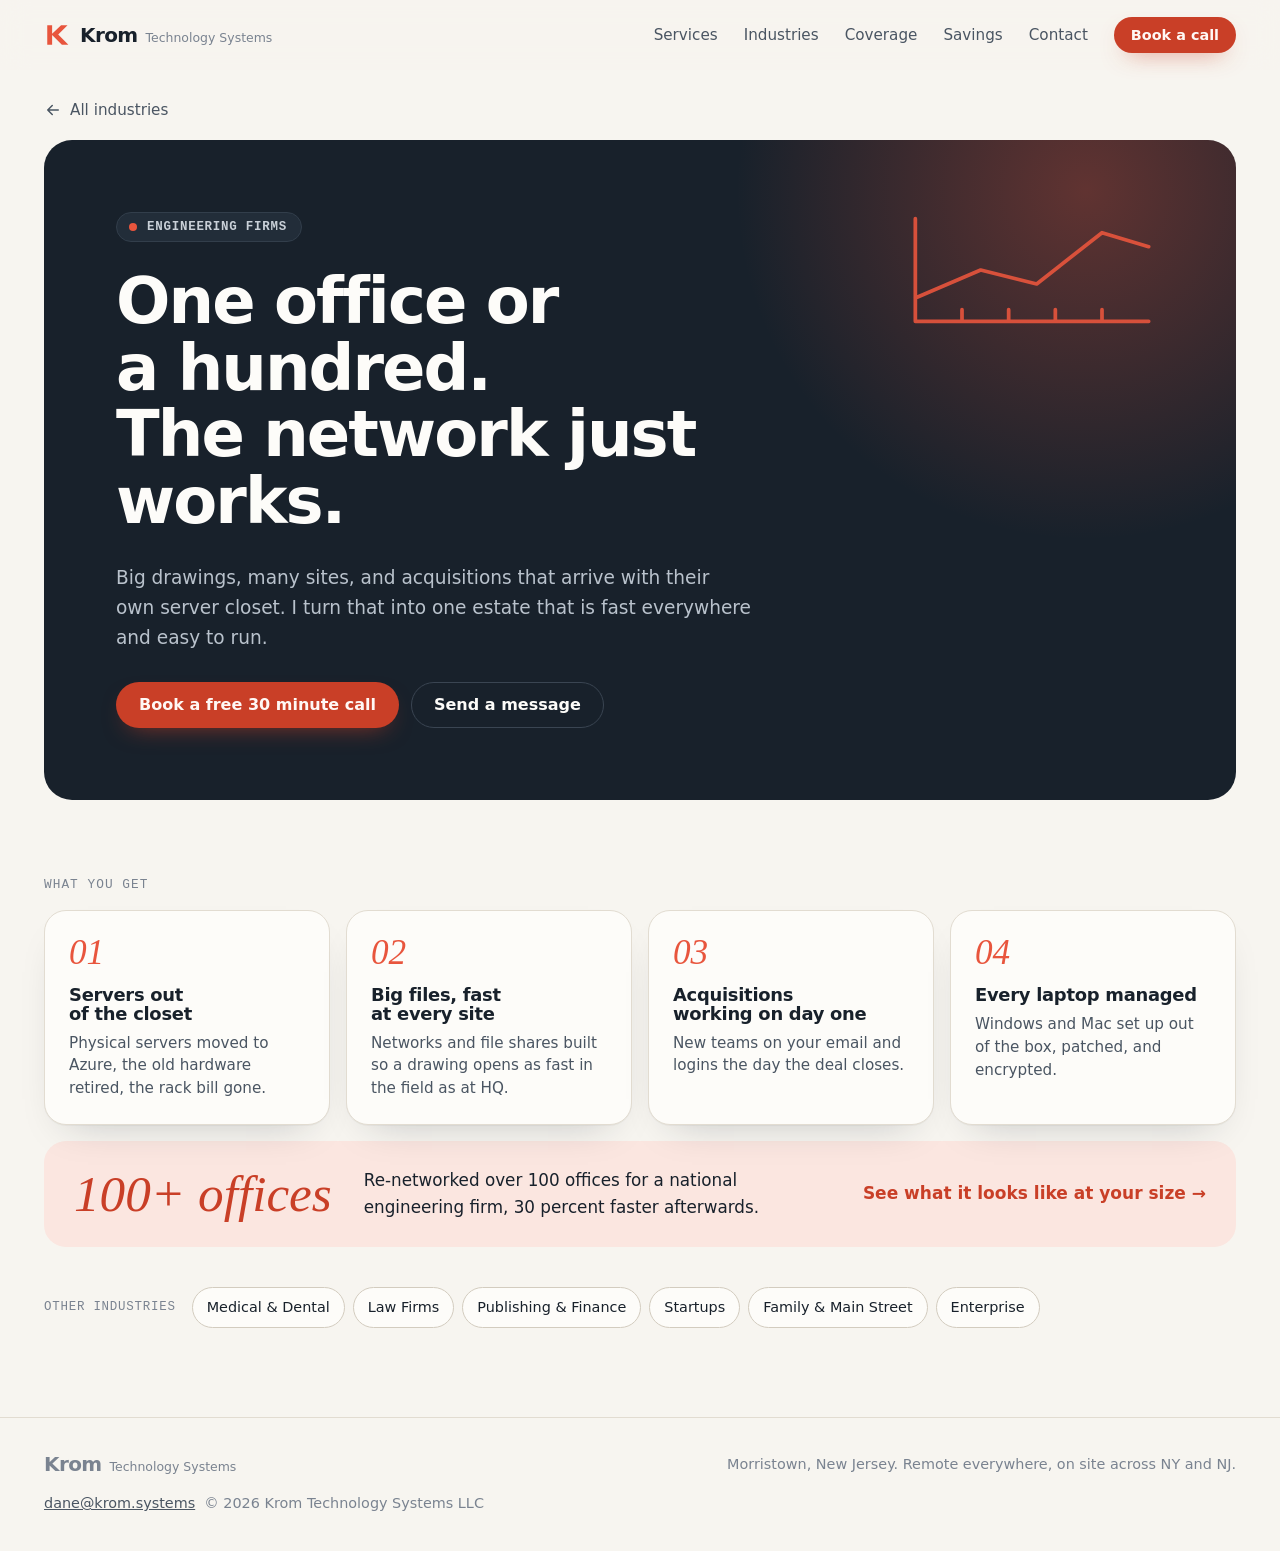
==== commit 22ac4a9c: "Services section: help desk, break/fix, servers and infrastructure, migrations, plus career ladder C" ====
--- a/engineering.html
+++ b/engineering.html
@@ -24,11 +24,12 @@
       <span class="brand-name">Krom<span class="brand-sub">Technology Systems</span></span>
     </a>
     <nav class="nav-links" aria-label="Main">
+      <a href="index.html#services">Services</a>
       <a href="index.html#industries">Industries</a>
       <a href="index.html#coverage">Coverage</a>
       <a href="index.html#savings">Savings</a>
       <a href="index.html#contact">Contact</a>
-      <a class="btn btn-primary btn-small" href="https://calendly.com/krom-systems/30min" target="_blank" rel="noopener">Book a call</a>
+      <a class="btn btn-primary btn-small" href="https://calendly.com/dane-krom/30min" target="_blank" rel="noopener">Book a call</a>
     </nav>
   </div>
 </header>
@@ -43,7 +44,7 @@
       <h1>One office or a hundred.<br>The network just works.</h1>
       <p class="lede">Big drawings, many sites, and acquisitions that arrive with their own server closet. I turn that into one estate that is fast everywhere and easy to run.</p>
       <div class="hero-actions">
-        <a class="btn btn-primary" href="https://calendly.com/krom-systems/30min" target="_blank" rel="noopener">Book a free 30 minute call</a>
+        <a class="btn btn-primary" href="https://calendly.com/dane-krom/30min" target="_blank" rel="noopener">Book a free 30 minute call</a>
         <a class="btn btn-ghost" href="index.html?industry=engineering#contact">Send a message</a>
       </div>
     </div>
--- a/styles.css
+++ b/styles.css
@@ -433,7 +433,9 @@
 /* Calculator, licence rows */
 .calc { align-items: start; }
 .calc-rows { display: grid; gap: 10px; }
-.calc-row { display: grid; grid-template-columns: minmax(0, 1fr) 92px 112px 34px; gap: 8px; align-items: end; animation: rise .4s var(--ease) both; }
+.calc-row { display: grid; grid-template-columns: minmax(0, 1fr) minmax(0, 1fr) 34px; gap: 8px; align-items: end; padding: 12px; border-radius: 14px; border: 1px solid var(--line); background: color-mix(in srgb, var(--bg) 50%, var(--paper)); animation: rise .4s var(--ease) both; }
+.calc-row .cr-plan { grid-column: 1 / -1; }
+.calc { grid-template-columns: minmax(0, 5fr) minmax(0, 7fr); }
 .calc-ui .calc-row label { gap: 5px; font-size: .78rem; }
 .calc-ui .calc-row label > span { display: block; font: 500 .7rem var(--mono); text-transform: uppercase; letter-spacing: .05em; color: var(--ink-3); }
 .calc-row select, .calc-row input, .unused-ctl input[type="number"] {
@@ -461,7 +463,61 @@
 .calc-l b { color: var(--paper); font-weight: 600; }
 .calc-fine { margin: 0; font-size: .78rem; color: var(--ink-3); }
 @media (max-width: 560px) {
-  .calc-row { grid-template-columns: 1fr 1fr 34px; }
-  .calc-row .cr-plan { grid-column: 1 / -1; }
   .calc-opts { grid-template-columns: 1fr; }
 }
+
+/* Hero cards with rotating faces, stacked in one grid cell so size never jumps */
+[data-cycle] { display: grid; }
+[data-cycle] > .face { grid-area: 1 / 1; opacity: 0; transform: translateY(8px); filter: blur(3px); transition: opacity .6s var(--ease), transform .7s var(--ease), filter .6s var(--ease); pointer-events: none; }
+[data-cycle] > .face.is-on { opacity: 1; transform: none; filter: none; pointer-events: auto; }
+.ring-fg { animation: none; }
+.face.is-on .ring-fg { animation: fill-ring 1.6s .2s var(--ease) forwards; }
+.ring-coral .ring-fg { stroke: var(--coral); }
+.pill-stack { justify-items: end; }
+.pill-stack .pill { animation: none; }
+@media (prefers-reduced-motion: no-preference) { .pill-stack { animation: card-in 1s .85s var(--ease) both, float 5.5s ease-in-out 1.9s infinite alternate; } }
+.dlp-feed li.blk::before { background-color: var(--coral); }
+.dlp-feed li.fix { background: #e3f3e9; }
+.dlp-feed li.fix::before { background: var(--ok) url("data:image/svg+xml,%3Csvg xmlns='http://www.w3.org/2000/svg' viewBox='0 0 24 24' fill='none' stroke='white' stroke-width='3' stroke-linecap='round' stroke-linejoin='round'%3E%3Cpath d='M5 12l5 5 9-10'/%3E%3C/svg%3E") center/12px no-repeat; }
+.dlp-feed { height: 78px; }
+.dlp-feed li { line-height: 1.3; }
+.dlp-feed .tag { display: block; margin-bottom: 2px; font: 500 .66rem var(--mono); text-transform: uppercase; letter-spacing: .06em; color: var(--ink-3); }
+@media (max-width: 1020px) { .calc { grid-template-columns: 1fr; } }
+
+/* Phones: one layer of padding around the calculator, thumb-sized controls, no iOS zoom on focus */
+.calc-row:has(.cr-del[hidden]) { grid-template-columns: minmax(0, 1fr) minmax(0, 1fr); }
+.calc-row:has(.cr-del[hidden]) .cr-del { display: none; }
+@media (max-width: 560px) {
+  .calc { padding: 22px 16px; border-radius: 24px; }
+  .calc-row { padding: 10px; }
+  .calc-row select, .calc-row input, .unused-ctl input[type="number"] { font-size: 16px; }
+}
+@media (pointer: coarse) {
+  .btn-small, .seg button, .calc-add, .back, .chip { min-height: 44px; }
+  .btn-small, .back, .chip { display: inline-flex; align-items: center; }
+  .cr-del { width: 44px; height: 44px; }
+  .calc-row { grid-template-columns: minmax(0, 1fr) minmax(0, 1fr) 44px; }
+  .calc-ui input[type="range"]::-webkit-slider-thumb { width: 30px; height: 30px; }
+}
+
+/* Headline: fixed line breaks so the rotating word never reflows "Enterprise-grade IT," */
+.hero h1 .accent { white-space: nowrap; }
+@media (max-width: 440px) { .hero h1 { font-size: 2.15rem; } }
+
+/* Hands-on services: four open columns, no boxes, then the career ladder */
+.svc { display: grid; grid-template-columns: repeat(4, minmax(0, 1fr)); gap: clamp(20px, 3vw, 40px); }
+.svc-col { border-top: 2px solid var(--ink); padding-top: 18px; }
+.svc-n { font: 500 .78rem var(--mono); color: var(--coral); }
+.svc-col h3 { font-size: 1.25rem; margin: 6px 0 14px; }
+.svc-col ul { list-style: none; margin: 0; padding: 0; display: grid; gap: 10px; }
+.svc-col li { position: relative; padding-left: 18px; color: var(--ink-2); font-size: .95rem; line-height: 1.4; }
+.svc-col li::before { content: ""; position: absolute; left: 0; top: .55em; width: 8px; height: 2px; background: var(--coral); }
+.ladder { margin-top: clamp(40px, 5vw, 64px); }
+.ladder ol { list-style: none; margin: 0; padding: 0; display: flex; flex-wrap: wrap; gap: 10px 30px; align-items: center; }
+.ladder li { position: relative; white-space: nowrap; font-size: .9rem; font-weight: 500; padding: 8px 14px; border-radius: 999px; border: 1px solid var(--line-2); background: var(--paper); color: var(--ink-2); }
+.ladder li:not(:last-child)::after { content: "→"; position: absolute; right: -22px; top: 50%; transform: translateY(-52%); color: var(--coral); }
+.ladder .now { background: var(--ink); color: var(--paper); border-color: var(--ink); }
+@media (max-width: 1020px) { .svc { grid-template-columns: repeat(2, minmax(0, 1fr)); row-gap: 36px; } }
+@media (max-width: 560px) {
+  .svc { grid-template-columns: 1fr; row-gap: 28px; }
+}
